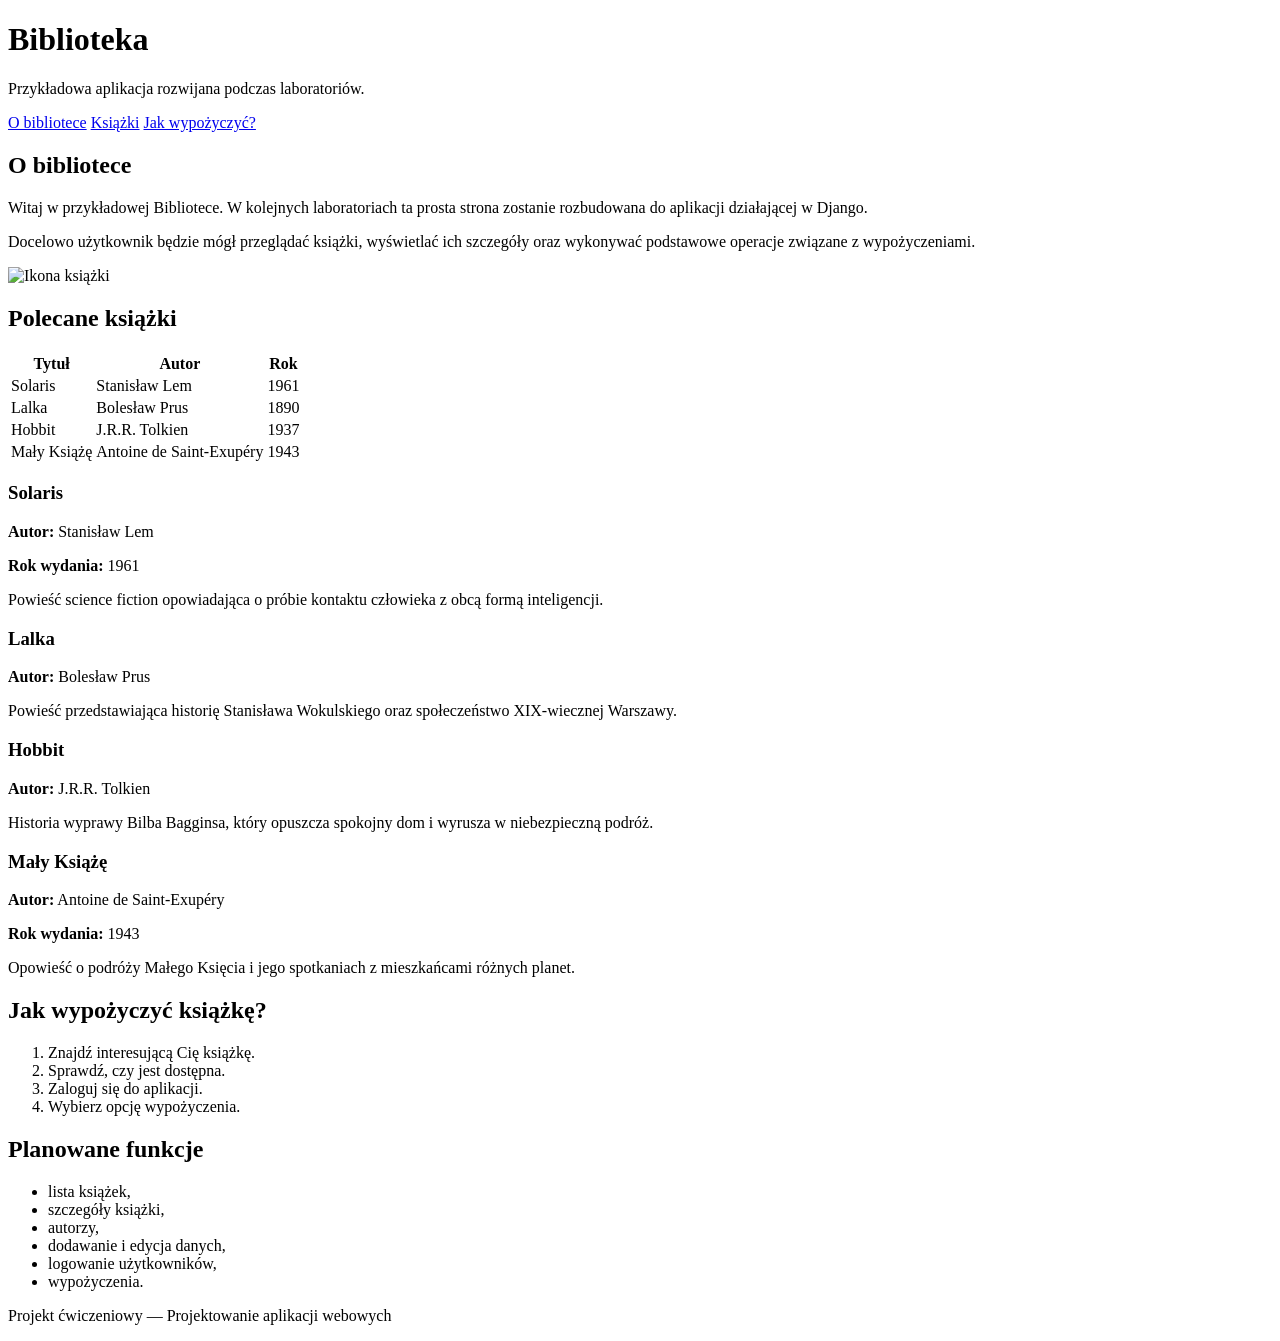
==== frontend/index.html @ 84f7e8c3 "Dodano index.html" ====
<!DOCTYPE html>
<html lang="pl">
<head>
    <meta charset="UTF-8">
    <meta name="viewport" content="width=device-width, initial-scale=1.0">
    <title>Biblioteka</title>
</head>
<body>

    <header>
        <h1>Biblioteka</h1>

        <p>
            Przykładowa aplikacja rozwijana podczas laboratoriów.
        </p>

        <nav>
            <a href="#about">O bibliotece</a>
            <a href="#books">Książki</a>
            <a href="#rules">Jak wypożyczyć?</a>
        </nav>
    </header>

    <main>

        <section id="about">
            <h2>O bibliotece</h2>

            <p>
                Witaj w przykładowej Bibliotece.
                W kolejnych laboratoriach ta prosta strona zostanie
                rozbudowana do aplikacji działającej w Django.
            </p>

            <p>
                Docelowo użytkownik będzie mógł przeglądać książki,
                wyświetlać ich szczegóły oraz wykonywać podstawowe
                operacje związane z wypożyczeniami.
            </p>

            <img
                src="https://encrypted-tbn0.gstatic.com/images?q=tbn:ANd9GcTXdWpPw-wziUeknYakEzZz3DAnmDI4vKFfCEKVeycJeg&s=10"
                alt="Ikona książki"
                width="120"
            >
        </section>

        <section id="books">
            <h2>Polecane książki</h2>

            <table>
                <thead>
                    <tr>
                        <th>Tytuł</th>
                        <th>Autor</th>
                        <th>Rok</th>
                    </tr>
                </thead>
                <tbody>
                    <tr>
                        <td>Solaris</td>
                        <td>Stanisław Lem</td>
                        <td>1961</td>
                    </tr>
                    <tr>
                        <td>Lalka</td>
                        <td>Bolesław Prus</td>
                        <td>1890</td>
                    </tr>
                    <tr>
                        <td>Hobbit</td>
                        <td>J.R.R. Tolkien</td>
                        <td>1937</td>
                    </tr>
                    <tr>
                        <td>Mały Książę</td>
                        <td>Antoine de Saint-Exupéry</td>
                        <td>1943</td>
                    </tr>
                </tbody>
            </table>

            <article>
                <h3>Solaris</h3>

                <div class="book-info">
                    <p>
                        <strong>Autor:</strong> Stanisław Lem
                    </p>

                    <p>
                        <strong>Rok wydania:</strong> 1961
                    </p>
                </div>

                <p>
                    Powieść science fiction opowiadająca o próbie
                    kontaktu człowieka z obcą formą inteligencji.
                </p>
            </article>

            <article>
                <h3>Lalka</h3>

                <p>
                    <strong>Autor:</strong> Bolesław Prus
                </p>

                <p>
                    Powieść przedstawiająca historię Stanisława
                    Wokulskiego oraz społeczeństwo XIX-wiecznej Warszawy.
                </p>
            </article>

            <article>
                <h3>Hobbit</h3>

                <p>
                    <strong>Autor:</strong> J.R.R. Tolkien
                </p>

                <p>
                    Historia wyprawy Bilba Bagginsa, który opuszcza
                    spokojny dom i wyrusza w niebezpieczną podróż.
                </p>
            </article>

            <article>
                <h3>Mały Książę</h3>

                <div class="book-info">
                    <p>
                        <strong>Autor:</strong> Antoine de Saint-Exupéry
                    </p>

                    <p>
                        <strong>Rok wydania:</strong> 1943
                    </p>
                </div>

                <p>
                    Opowieść o podróży Małego Księcia i jego spotkaniach
                    z mieszkańcami różnych planet.
                </p>
            </article>
        </section>

        <section id="rules">
            <h2>Jak wypożyczyć książkę?</h2>

            <ol>
                <li>Znajdź interesującą Cię książkę.</li>
                <li>Sprawdź, czy jest dostępna.</li>
                <li>Zaloguj się do aplikacji.</li>
                <li>Wybierz opcję wypożyczenia.</li>
            </ol>
        </section>

        <section>
            <h2>Planowane funkcje</h2>

            <ul>
                <li>lista książek,</li>
                <li>szczegóły książki,</li>
                <li>autorzy,</li>
                <li>dodawanie i edycja danych,</li>
                <li>logowanie użytkowników,</li>
                <li>wypożyczenia.</li>
            </ul>
        </section>

    </main>

    <footer>
        <p>
            Projekt ćwiczeniowy — Projektowanie aplikacji webowych
        </p>
    </footer>

</body>
</html>
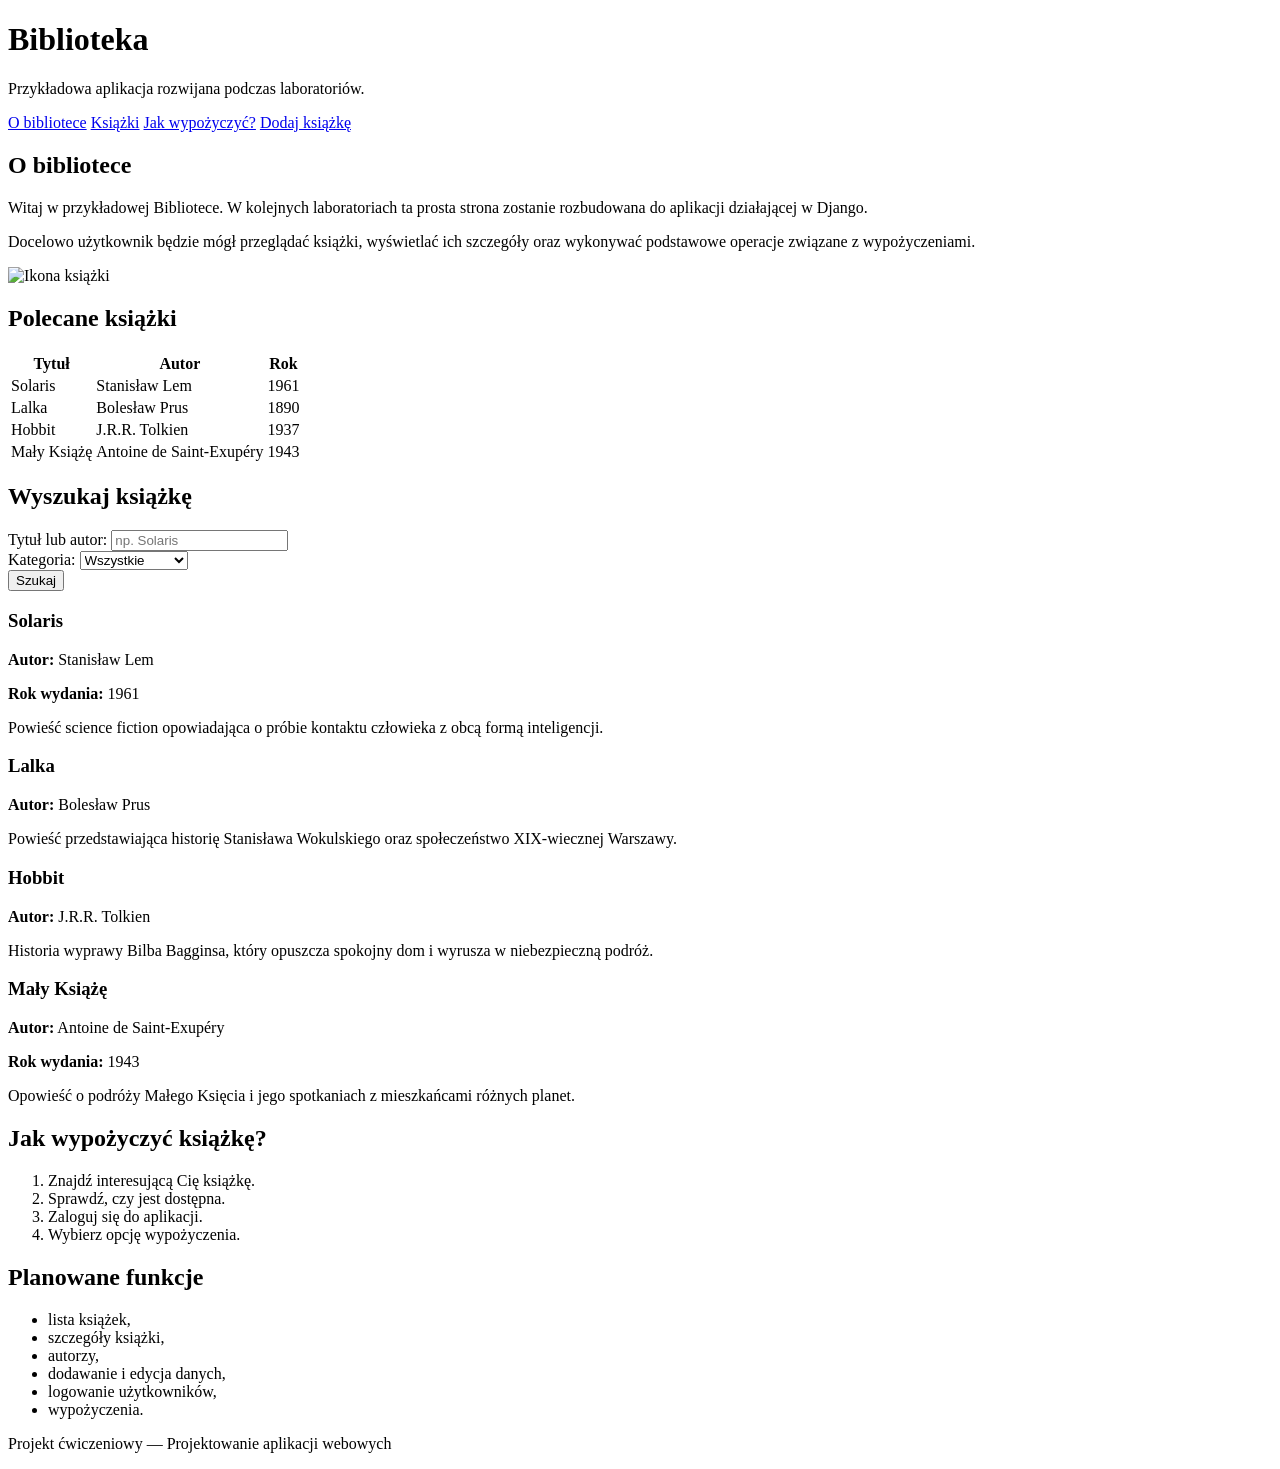
==== commit 224d7803: "Dodano add_book.html i zmodyfikowano index.html" ====
--- a/frontend/index.html
+++ b/frontend/index.html
@@ -18,6 +18,9 @@
             <a href="#about">O bibliotece</a>
             <a href="#books">Książki</a>
             <a href="#rules">Jak wypożyczyć?</a>
+            <a href="add_book.html">
+                Dodaj książkę
+            </a>
         </nav>
     </header>
 
@@ -79,6 +82,58 @@
                     </tr>
                 </tbody>
             </table>
+
+        <section id="search">
+            <h2>Wyszukaj książkę</h2>
+
+        <form method="get">
+
+            <div>
+                <label for="query">
+                    Tytuł lub autor:
+                </label>
+
+                <input
+                    type="text"
+                    id="query"
+                    name="query"
+                    placeholder="np. Solaris"
+                >
+            </div>
+
+            <div>
+                <label for="search-category">
+                    Kategoria:
+                </label>
+
+                <select
+                    id="search-category"
+                    name="category"
+                >
+                    <option value="">
+                        Wszystkie
+                    </option>
+
+                    <option value="fantasy">
+                        Fantasy
+                    </option>
+
+                    <option value="science-fiction">
+                        Science fiction
+                    </option>
+
+                    <option value="crime">
+                        Kryminał
+                    </option>
+                </select>
+            </div>
+
+            <button type="submit">
+                Szukaj
+            </button>
+
+        </form>
+        </section>
 
             <article>
                 <h3>Solaris</h3>
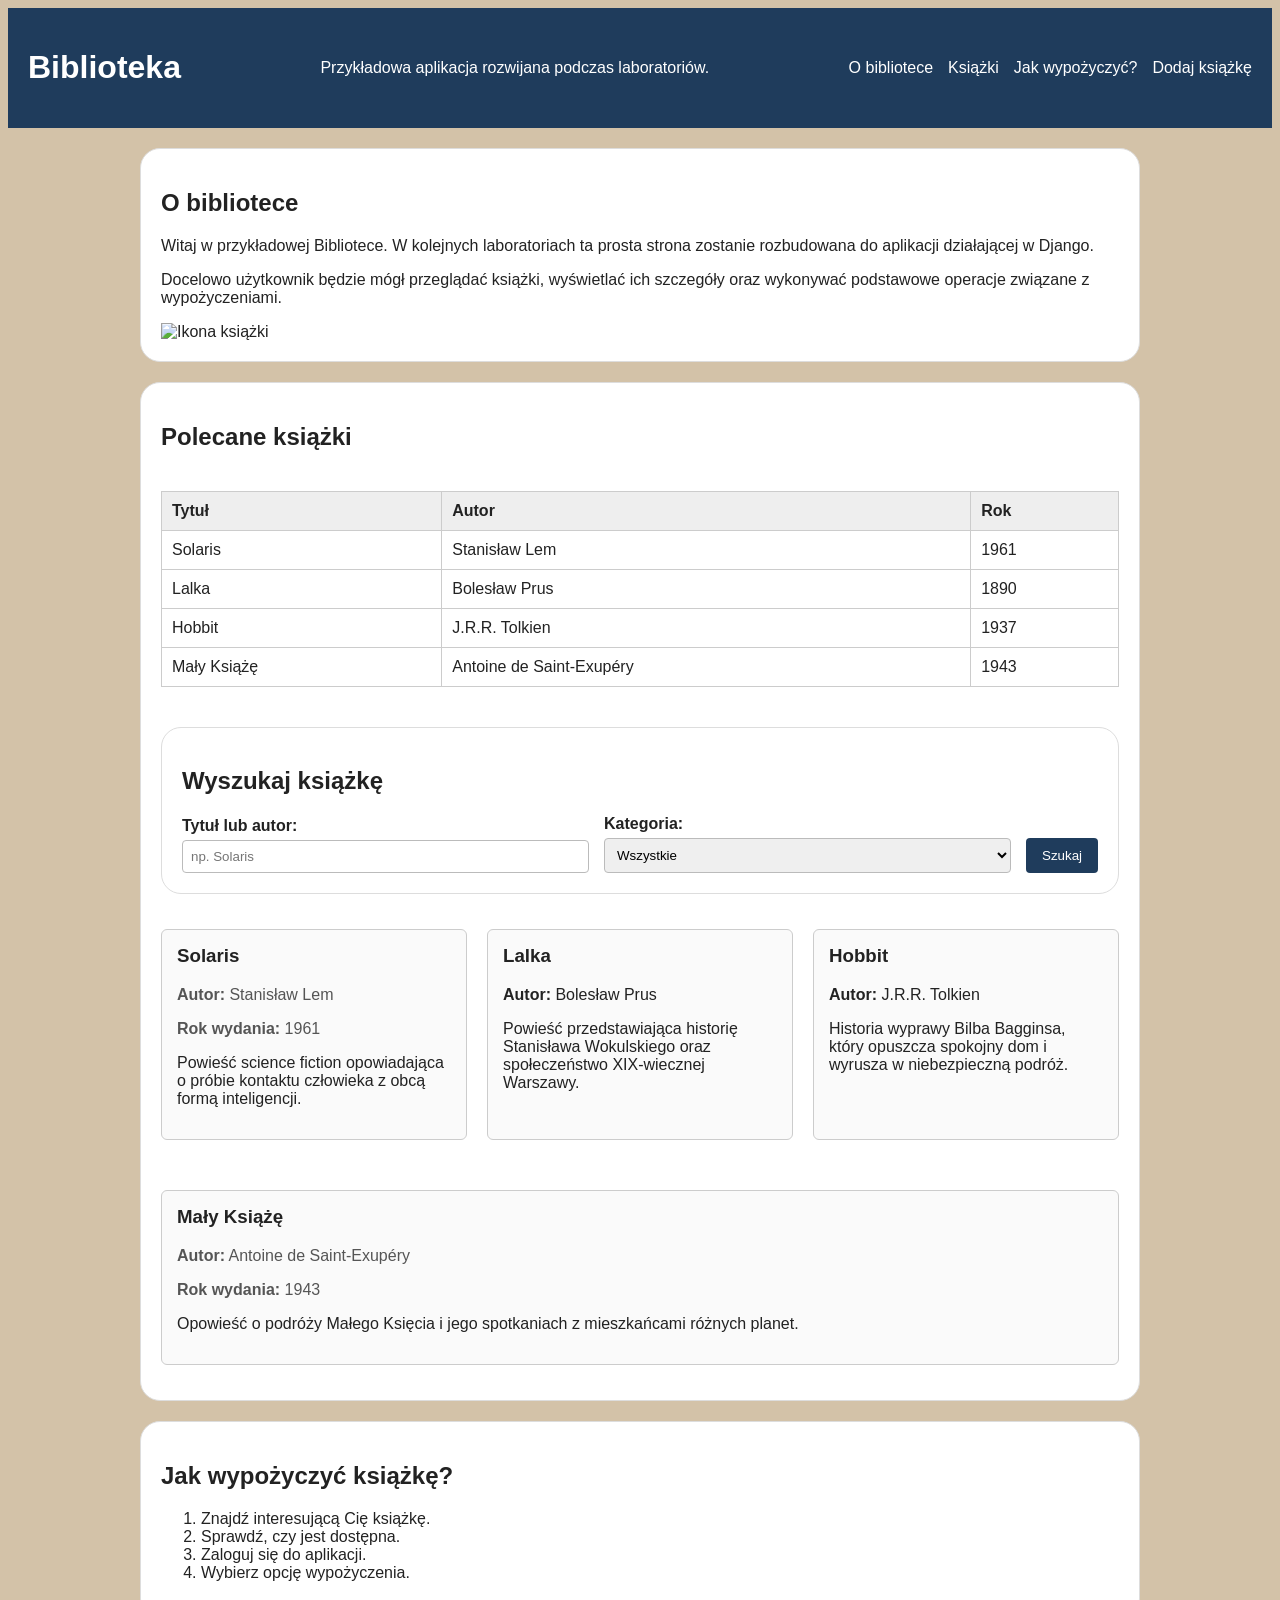
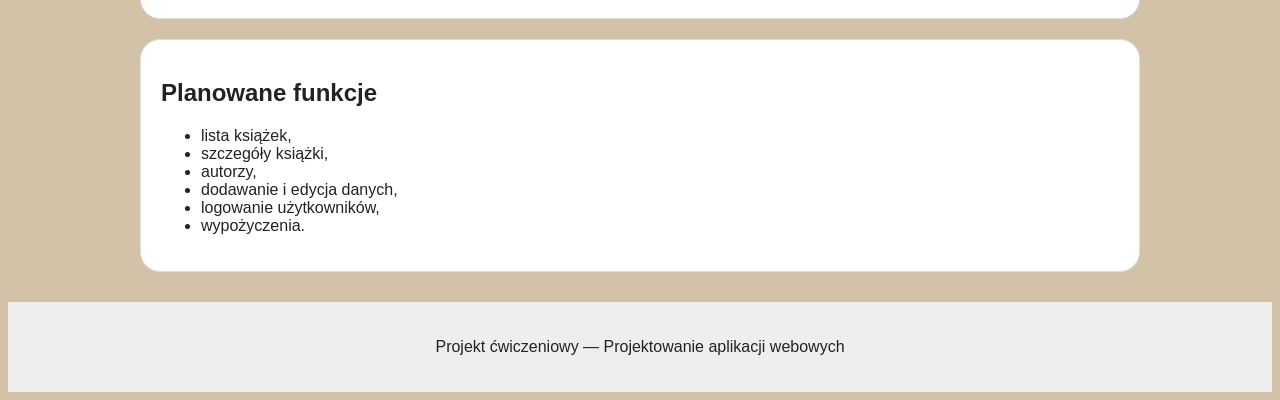
==== commit db3c6448: "dodano arkusze stylu" ====
--- a/frontend/index.html
+++ b/frontend/index.html
@@ -4,6 +4,7 @@
     <meta charset="UTF-8">
     <meta name="viewport" content="width=device-width, initial-scale=1.0">
     <title>Biblioteka</title>
+    <link rel="stylesheet" href="css/styles.css">
 </head>
 <body>
 
@@ -51,42 +52,44 @@
         <section id="books">
             <h2>Polecane książki</h2>
 
-            <table>
-                <thead>
-                    <tr>
-                        <th>Tytuł</th>
-                        <th>Autor</th>
-                        <th>Rok</th>
-                    </tr>
-                </thead>
-                <tbody>
-                    <tr>
-                        <td>Solaris</td>
-                        <td>Stanisław Lem</td>
-                        <td>1961</td>
-                    </tr>
-                    <tr>
-                        <td>Lalka</td>
-                        <td>Bolesław Prus</td>
-                        <td>1890</td>
-                    </tr>
-                    <tr>
-                        <td>Hobbit</td>
-                        <td>J.R.R. Tolkien</td>
-                        <td>1937</td>
-                    </tr>
-                    <tr>
-                        <td>Mały Książę</td>
-                        <td>Antoine de Saint-Exupéry</td>
-                        <td>1943</td>
-                    </tr>
-                </tbody>
-            </table>
+            <div class="table-container">
+                <table>
+                    <thead>
+                        <tr>
+                            <th>Tytuł</th>
+                            <th>Autor</th>
+                            <th>Rok</th>
+                        </tr>
+                    </thead>
+                    <tbody>
+                        <tr>
+                            <td>Solaris</td>
+                            <td>Stanisław Lem</td>
+                            <td>1961</td>
+                        </tr>
+                        <tr>
+                            <td>Lalka</td>
+                            <td>Bolesław Prus</td>
+                            <td>1890</td>
+                        </tr>
+                        <tr>
+                            <td>Hobbit</td>
+                            <td>J.R.R. Tolkien</td>
+                            <td>1937</td>
+                        </tr>
+                        <tr>
+                            <td>Mały Książę</td>
+                            <td>Antoine de Saint-Exupéry</td>
+                            <td>1943</td>
+                        </tr>
+                    </tbody>
+                </table>
+            </div>
 
         <section id="search">
             <h2>Wyszukaj książkę</h2>
 
-        <form method="get">
+        <form class="search-form" method="get">
 
             <div>
                 <label for="query">
@@ -135,69 +138,71 @@
         </form>
         </section>
 
-            <article>
-                <h3>Solaris</h3>
-
-                <div class="book-info">
-                    <p>
-                        <strong>Autor:</strong> Stanisław Lem
-                    </p>
-
-                    <p>
-                        <strong>Rok wydania:</strong> 1961
-                    </p>
-                </div>
-
-                <p>
-                    Powieść science fiction opowiadająca o próbie
-                    kontaktu człowieka z obcą formą inteligencji.
-                </p>
-            </article>
-
-            <article>
-                <h3>Lalka</h3>
-
-                <p>
-                    <strong>Autor:</strong> Bolesław Prus
-                </p>
-
-                <p>
-                    Powieść przedstawiająca historię Stanisława
-                    Wokulskiego oraz społeczeństwo XIX-wiecznej Warszawy.
-                </p>
-            </article>
-
-            <article>
-                <h3>Hobbit</h3>
-
-                <p>
-                    <strong>Autor:</strong> J.R.R. Tolkien
-                </p>
-
-                <p>
-                    Historia wyprawy Bilba Bagginsa, który opuszcza
-                    spokojny dom i wyrusza w niebezpieczną podróż.
-                </p>
-            </article>
-
-            <article>
-                <h3>Mały Książę</h3>
-
-                <div class="book-info">
-                    <p>
-                        <strong>Autor:</strong> Antoine de Saint-Exupéry
-                    </p>
-
-                    <p>
-                        <strong>Rok wydania:</strong> 1943
-                    </p>
-                </div>
-
-                <p>
-                    Opowieść o podróży Małego Księcia i jego spotkaniach
-                    z mieszkańcami różnych planet.
-                </p>
-            </article>
+            <div class="book-list">
+                <article class="book-card">
+                    <h3>Solaris</h3>
+
+                    <div class="book-info">
+                        <p>
+                            <strong>Autor:</strong> Stanisław Lem
+                        </p>
+
+                        <p>
+                            <strong>Rok wydania:</strong> 1961
+                        </p>
+                    </div>
+
+                    <p>
+                        Powieść science fiction opowiadająca o próbie
+                        kontaktu człowieka z obcą formą inteligencji.
+                    </p>
+                </article>
+
+                <article class="book-card">
+                    <h3>Lalka</h3>
+
+                    <p>
+                        <strong>Autor:</strong> Bolesław Prus
+                    </p>
+
+                    <p>
+                        Powieść przedstawiająca historię Stanisława
+                        Wokulskiego oraz społeczeństwo XIX-wiecznej Warszawy.
+                    </p>
+                </article>
+
+                <article class="book-card">
+                    <h3>Hobbit</h3>
+
+                    <p>
+                        <strong>Autor:</strong> J.R.R. Tolkien
+                    </p>
+
+                    <p>
+                        Historia wyprawy Bilba Bagginsa, który opuszcza
+                        spokojny dom i wyrusza w niebezpieczną podróż.
+                    </p>
+                </article>
+
+                <article class="book-card">
+                    <h3>Mały Książę</h3>
+
+                    <div class="book-info">
+                        <p>
+                            <strong>Autor:</strong> Antoine de Saint-Exupéry
+                        </p>
+
+                        <p>
+                            <strong>Rok wydania:</strong> 1943
+                        </p>
+                    </div>
+
+                    <p>
+                        Opowieść o podróży Małego Księcia i jego spotkaniach
+                        z mieszkańcami różnych planet.
+                    </p>
+                </article>
+            </div>
         </section>
 
         <section id="rules">
--- a/frontend/css/styles.css
+++ b/frontend/css/styles.css
@@ -0,0 +1,173 @@
+body {
+    background-color: #d3c2a8;
+    color: #222222;
+
+    font-family: Arial, Helvetica, sans-serif;
+}
+main {
+    width: 90%;
+    max-width: 1000px;
+
+    margin: 0 auto;
+}
+section {
+    background-color: white;
+
+    margin: 20px 0;
+    padding: 20px;
+
+    border: 1px solid #dddddd;
+    border-radius: 20px;
+}
+header {
+    display: flex;
+
+    justify-content: space-between;
+    align-items: center;
+
+    gap: 20px;
+
+    background-color: #1f3c5c;
+    color: white;
+
+    padding: 20px;
+}
+nav {
+    display: flex;
+    gap: 15px;
+}
+nav a {
+    color: white;
+    text-decoration: none;
+}
+nav a:hover {
+    text-decoration: underline;
+}
+.book-card {
+    flex: 1 1 250px;
+    border: 1px solid #cccccc;
+    border-radius: 6px;
+
+    padding: 15px;
+    margin: 15px 0;
+
+    background-color: #fafafa;
+}
+.book-card h3 {
+    margin-top: 0;
+}
+.book-info {
+    color: #555555;
+}
+table {
+    width: 100%;
+    border-collapse: collapse;
+
+    margin: 20px 0;
+}
+th,
+td {
+    border: 1px solid #cccccc;
+    padding: 10px;
+    text-align: left;
+}
+th {
+    background-color: #eeeeee;
+}
+form {
+    max-width: 600px;
+}
+form div {
+    margin-bottom: 15px;
+}
+label {
+    display: block;
+    margin-bottom: 5px;
+
+    font-weight: bold;
+}
+input[type="text"],
+input[type="email"],
+input[type="password"],
+input[type="number"],
+input[type="date"],
+select,
+textarea {
+    width: 100%;
+
+    padding: 8px;
+
+    border: 1px solid #bbbbbb;
+    border-radius: 4px;
+
+    box-sizing: border-box;
+}
+button {
+    background-color: #1f3c5c;
+    color: white;
+
+    border: none;
+    border-radius: 4px;
+
+    padding: 10px 16px;
+
+    cursor: pointer;
+}
+button:hover {
+    background-color: #315c87;
+}
+footer {
+    margin-top: 30px;
+    padding: 20px;
+
+    text-align: center;
+
+    background-color: #eeeeee;
+}
+.book-list {
+    display: flex;
+
+    gap: 20px;
+    flex-wrap: wrap;
+}
+.search-form {
+    display: flex;
+
+    gap: 15px;
+
+    align-items: end;
+
+    max-width: none;
+}
+.search-form div {
+    flex: 1;
+    margin-bottom: 0;
+}
+.search-form button {
+    flex: 0 0 auto;
+}
+@media (max-width: 700px) {
+
+    header {
+        flex-direction: column;
+        align-items: flex-start;
+    }
+
+    nav {
+        flex-direction: column;
+    }
+
+    .search-form {
+        flex-direction: column;
+        align-items: stretch;
+    }
+
+    main {
+        width: 95%;
+    }
+    
+
+}
+.table-container {
+    overflow-x: auto;
+}
